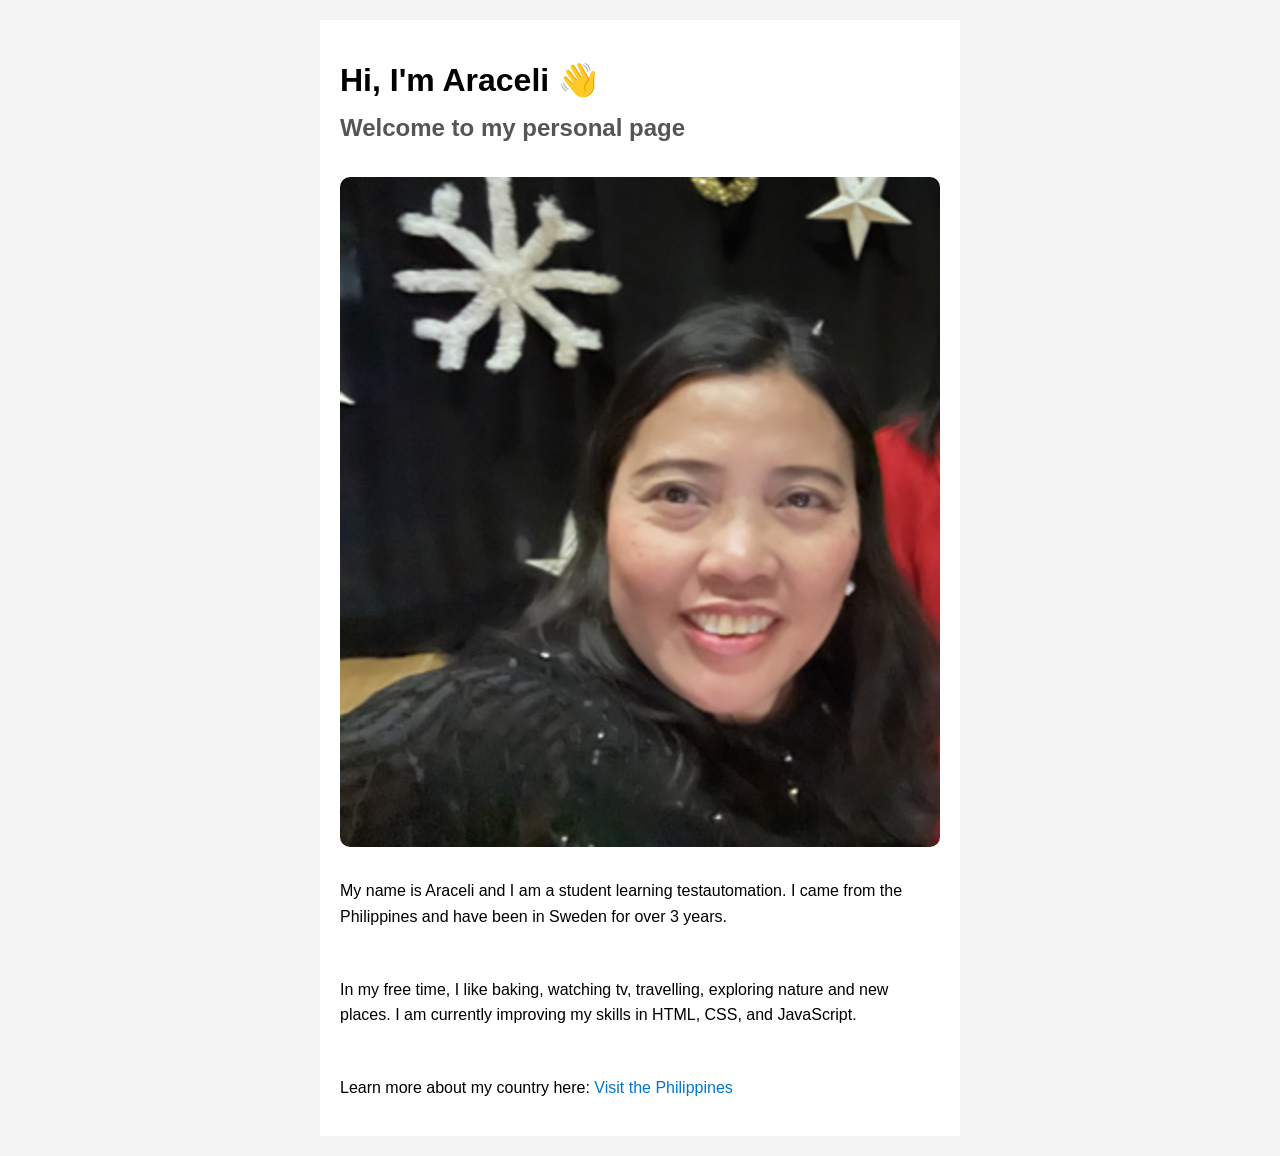
==== my_web/index.html @ 59599ca5 "README.md" ====
<!DOCTYPE html>
<html lang="en">
<head>
    <meta charset="UTF-8">
    <title>About Me</title>
    <link rel="stylesheet" href="style.css">
</head>
<body>

<div class="container">

    <!-- Headline -->
    <h1>Hi, I'm Araceli 👋</h1>
    <h2>Welcome to my personal page</h2>

    <!-- Image -->
    <img src="pic_sm.jpg" alt="Picture of me">

    <!-- Body text -->
    <p>
        My name is Araceli and I am a student learning testautomation.
        I came from the Philippines and have been in Sweden for over 3 years.
    </p>

    <p>
        In my free time, I like baking, watching tv, travelling, exploring nature and new places.
        I am currently improving my skills in HTML, CSS, and JavaScript.
    </p>

    <!-- Link -->
    <p>
        Learn more about my country here:
        <a href="https://philippines.travel/" target="_blank">
            Visit the Philippines
        </a>
    </p>

</div>

</body>
</html>
---- my_web/style.css ----
body {
    font-family: Arial, sans-serif;
    background-color: #f4f4f4;
    margin: 0;
    padding: 20px;
}

.container {
    max-width: 600px;
    margin: auto;
    background: white;
    padding: 20px;
    display: flex;
    flex-direction: column;
    gap: 15px;
}

h1 {
    margin-bottom: 0;
}

h2 {
    color: #555;
    margin-top: 0;
}

img {
    width: 100%;
    border-radius: 10px;
}

p {
    line-height: 1.6;
}

a {
    color: #0077cc;
    text-decoration: none;
}

a:hover {
    text-decoration: underline;
}
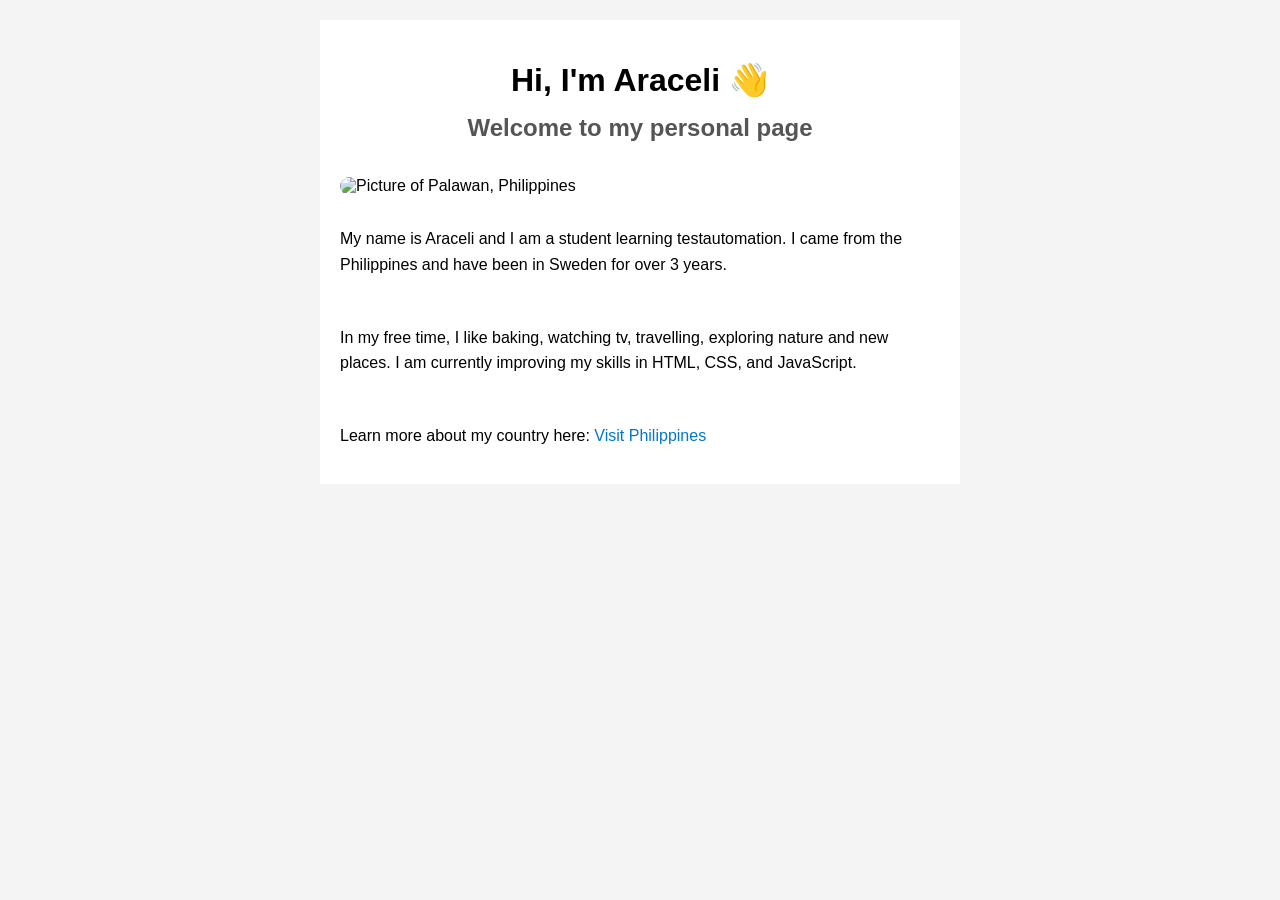
==== commit b58eac26: "update letter" ====
--- a/my_web/index.html
+++ b/my_web/index.html
@@ -14,7 +14,7 @@
     <h2>Welcome to my personal page</h2>
 
     <!-- Image -->
-    <img src="pic_sm.jpg" alt="Picture of me">
+    <img src="coron.jpg" alt="Picture of Palawan, Philippines">
 
     <!-- Body text -->
     <p>
@@ -31,7 +31,7 @@
     <p>
         Learn more about my country here:
         <a href="https://philippines.travel/" target="_blank">
-            Visit the Philippines
+            Visit Philippines
         </a>
     </p>
 
--- a/my_web/style.css
+++ b/my_web/style.css
@@ -17,11 +17,13 @@
 
 h1 {
     margin-bottom: 0;
+    text-align: center;
 }
 
 h2 {
     color: #555;
     margin-top: 0;
+    text-align: center;
 }
 
 img {
